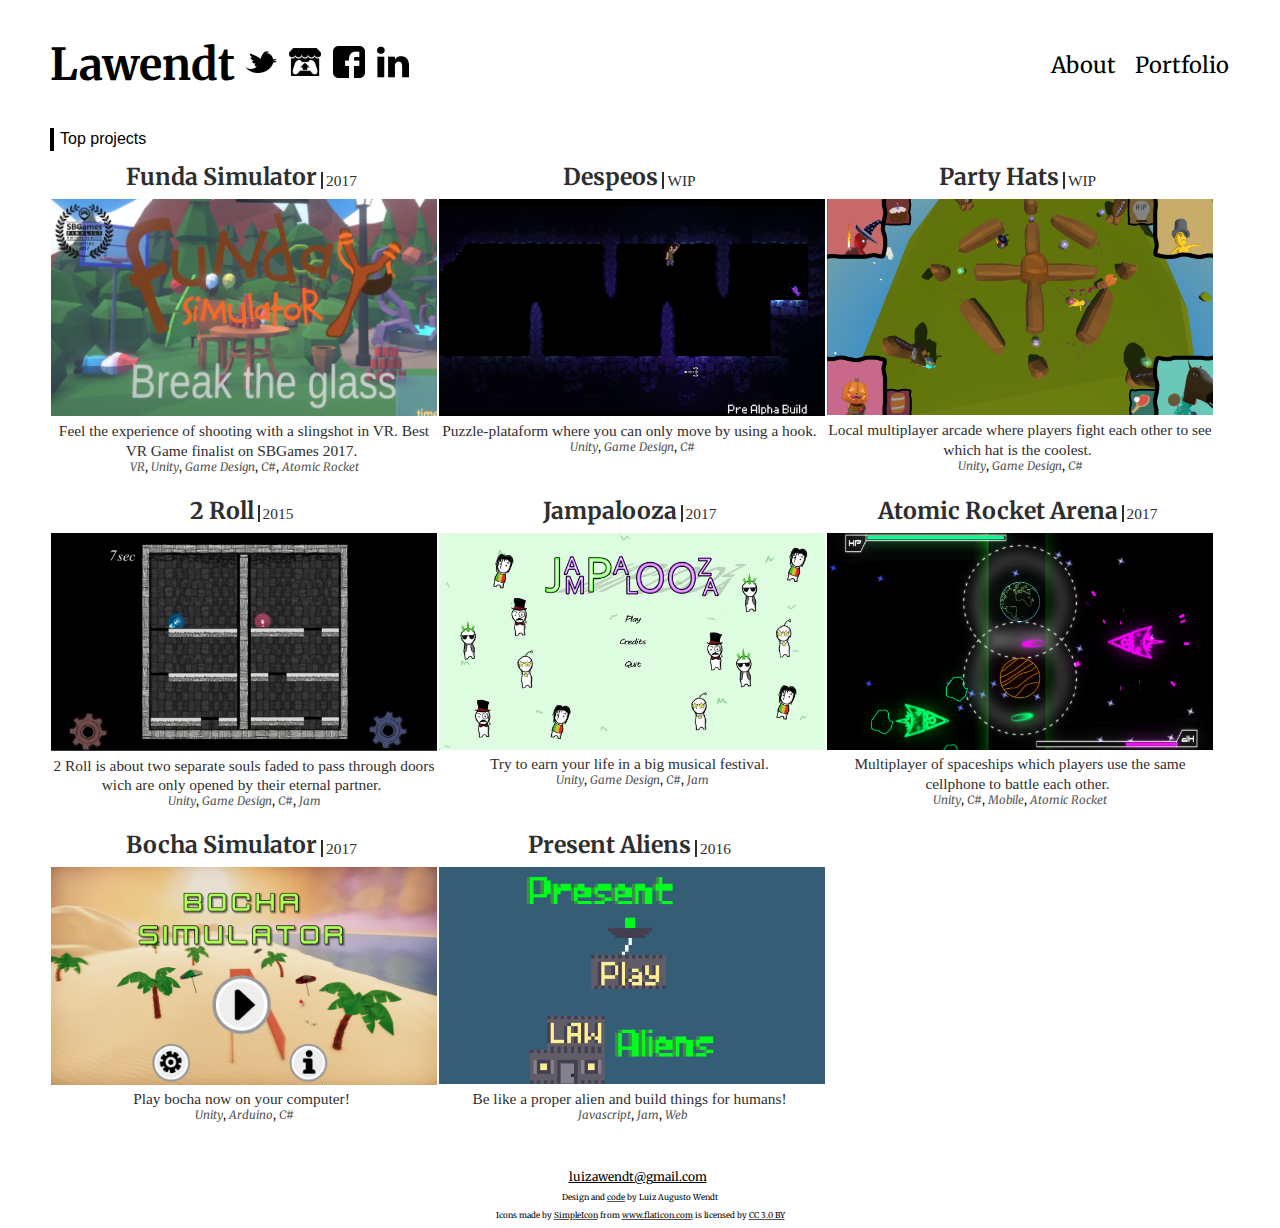
==== index.html @ 805ec124 "support to firefox css" ====
<!DOCTYPE html>
<html>
    <head>
        <title>Lawendt</title>

        <!-- meta -->
        <meta charset="UTF-8">
        <meta name="description" content="Luiz Wendt's portfolio and other things">
        <meta name="keywords" content="Lawendt, game, game development">
        <meta name="author" content="Luiz Wendt">
        <meta name="viewport" content="width=device-width, initial-scale=1.0">

        <link rel="shortcut icon" href="/favicon.ico" type="image/x-icon">
        <link rel="icon" href="/favicon.ico" type="image/x-icon">

        <!--twitter -->
        <meta name="twitter:card" content="summary" />
        <meta name="twitter:site" content="@la_wendt" />
        <meta name="twitter:creator" content="@la_wendt" />

        <!-- ogg -->
        <meta property="og:site_name" content="Lawendt's Portfolio"/>
        <meta property="og:description" content="Luiz A. Wendt is a game developer and student since 2015."/>
        <meta property="og:image" content="partyhats_.JPG">

        <!-- Libs -->
        <script src="lib/angular.js"></script>
        <script src="lib/angular-route.js"></script>

        <!-- JS -->
        <script src="data/projects.js"></script>
        <script src="js/angularControl.js"></script>
        <script src="js/socialMedia.js"></script>

        <!-- Styles -->
        <link rel="stylesheet" href="styleReset.css" type="text/css" media="screen" />
        <link rel="stylesheet" href="lib/csshake.min.css" type="text/css" media="screen" />
        <link rel="stylesheet" href="styleCenterBox.css" type="text/css" media="screen" />
        <link rel="stylesheet" href="styleHeader.css" type="text/css" media="screen" />

        <link rel="stylesheet" href="styleFooter.css" type="text/css" media="screen" />

        <!-- fonts -->
        <link href="//fonts.googleapis.com/css?family=Merriweather" rel="stylesheet" type="text/css">

    </head>
    <body>
        <header> 
            <div class = "container centerBox">
                <h1> <a href = "#"> Lawendt </a></h1> 

                <div class = "contact">
                    <div class = "contactContent">
                        <a href="https://twitter.com/La_wendt" class = "shake">
                            <div class = "imgContact">
                                <img src = "img/icons/twitter-logo.png" width="32px" href="https://twitter.com/La_wendt" onmouseenter="onHoverTwitter(this)" onmouseleave="onUnhoverTwitter(this)">
                            </div>
                        </a>
                    </div>
                    <div class = "contactContent">
                        <a href="https://lawendt.itch.io/" class = "shake">
                            <div class = "imgContact">
                                <img src = "img/icons/itchio-logo.png" width="32px" href="https://lawendt.itch.io/" onmouseenter="onHoverItch(this)" onmouseleave="onUnhoverItch(this)">
                            </div>
                        </a>
                    </div>
                    <div class = "contactContent">
                        <a href="https://www.facebook.com/luizwendt" class = "shake">
                            <div class = "imgContact">
                                <img src = "img/icons/facebook-logo.png" width="32px" href="https://www.facebook.com/luizwendt" onmouseenter="onHoverFacebook(this)" onmouseleave="onUnhoverFacebook(this)">
                            </div>
                        </a>
                    </div>
                    <div class = "contactContent">
                        <a href="https://www.linkedin.com/in/lawendt" class = "shake">
                            <div class = "imgContact">
                                <img src = "img/icons/linkedin-logo.png" width="32px" href="https://www.linkedin.com/in/lawendt" onmouseenter="onHoverLinked(this)" onmouseleave="onUnhoverLinked(this)">
                            </div>
                        </a>
                    </div>

                    <br>

                </div>

                <nav>
                    <a class = "shake" href = "#!about">About </a>  
                    <a class = "shake" href = "#!">Portfolio </a>
                    <!--<a class = "shake" href = "#!CV">CV </a>-->
                    <!--<hr color: #dd4a4a>-->
                </nav>
            </div>

        </header>
        <!--<hr color: #dd4a4a>-->

        <!-- content page -->
        <div class = "centerBox" ng-app="myApp" >
            <ng-view>

            </ng-view>
        </div>

        <footer>
            <br>
            <br>


            <div class = "contactContent">
                <a href="mailto:luizawendt@gmail.com">
                    <!-- <div class = "imgContact"><img src = "img/icons/mail-black-envelope-symbol.png" width="32px" href="mailto:luizaugustow_1@msn.com"></div> -->
                    <div class = "textContact"> luizawendt@gmail.com</div> 
                </a>
            </div>

            <br>
            <div class = "credits">  
                <p>Design and <a href="https://github.com/Lawendt/lawendt.github.io">code</a> by Luiz Augusto Wendt </p>
                <p>Icons made by <a href="https://www.flaticon.com/authors/simpleicon" title="SimpleIcon">SimpleIcon</a> from <a href="https://www.flaticon.com/" title="Flaticon">www.flaticon.com</a> is licensed by <a href="http://creativecommons.org/licenses/by/3.0/" title="Creative Commons BY 3.0" target="_blank">CC 3.0 BY</a></p></div>



        </footer>
    </body>


</html>
---- styleReset.css ----
h1 {
    display: block;
    font-size: 2em;
    -webkit-margin-before: 0.67em;
    -webkit-margin-after: 0.67em;
    -webkit-margin-start: 0px;
    -webkit-margin-end: 0px;
    font-weight: bold;
}

a {
    color: -webkit-link;
    cursor: pointer;
    text-decoration: underline;
}


html, div {
    display: block;
}

head, style, title, meta, link, script {
    display: none;
}


body {
    display: block;
    margin: 8px;
}


article, aside, footer, header, hgroup, main, nav, section {
    display: block;
}

input[type="button" i], input[type="submit" i], input[type="reset" i], input[type="file" i]::-webkit-file-upload-button, button {
    padding: 1px 6px;
}

input[type="button" i], input[type="submit" i], input[type="reset" i], input[type="file" i]::-webkit-file-upload-button, button {
    align-items: flex-start;
    text-align: center;
    cursor: default;
    color: buttontext;
    background-color: buttonface;
    box-sizing: border-box;
    padding: 2px 6px 3px;
    border-width: 2px;
    border-style: outset;
    border-color: buttonface;
    border-image: initial;
}

input, textarea, select, button {
    text-rendering: auto;
    color: initial;
    letter-spacing: normal;
    word-spacing: normal;
    text-transform: none;
    text-indent: 0px;
    text-shadow: none;
    display: inline-block;
    text-align: start;
    margin: 0em;
    font: 400 13.3333px Arial;
}

input, textarea, select, button, meter, progress {
    -webkit-writing-mode: horizontal-tb;
}

button {
    -webkit-appearance: button;
}


p {
    display: block;
    -webkit-margin-before: 1em;
    -webkit-margin-after: 1em;
    -webkit-margin-start: 0px;
    -webkit-margin-end: 0px;
}s
---- lib/csshake.min.css ----
/*! * * * * * * * * * * * * * * * * * * * *\  
  CSShake :: Package
  v1.5.0
  CSS classes to move your DOM
  (c) 2015 @elrumordelaluz
  http://elrumordelaluz.github.io/csshake/
  Licensed under MIT
\* * * * * * * * * * * * * * * * * * * * */.shake,.shake-little,.shake-slow,.shake-hard,.shake-horizontal,.shake-vertical,.shake-rotate,.shake-opacity,.shake-crazy,.shake-chunk{display:inline-block;transform-origin:center center}.shake-freeze,.shake-constant.shake-constant--hover:hover,.shake-trigger:hover .shake-constant.shake-constant--hover{animation-play-state:paused}.shake-freeze:hover,.shake-trigger:hover .shake-freeze,.shake:hover,.shake-trigger:hover .shake,.shake-little:hover,.shake-trigger:hover .shake-little,.shake-slow:hover,.shake-trigger:hover .shake-slow,.shake-hard:hover,.shake-trigger:hover .shake-hard,.shake-horizontal:hover,.shake-trigger:hover .shake-horizontal,.shake-vertical:hover,.shake-trigger:hover .shake-vertical,.shake-rotate:hover,.shake-trigger:hover .shake-rotate,.shake-opacity:hover,.shake-trigger:hover .shake-opacity,.shake-crazy:hover,.shake-trigger:hover .shake-crazy,.shake-chunk:hover,.shake-trigger:hover .shake-chunk{animation-play-state:running}@keyframes shake{2%{transform:translate(.5px, 1.5px) rotate(1.5deg)}4%{transform:translate(.5px, 1.5px) rotate(1.5deg)}6%{transform:translate(-1.5px, -1.5px) rotate(-.5deg)}8%{transform:translate(.5px, -.5px) rotate(.5deg)}10%{transform:translate(.5px, 2.5px) rotate(.5deg)}12%{transform:translate(2.5px, 1.5px) rotate(-.5deg)}14%{transform:translate(-1.5px, 2.5px) rotate(-.5deg)}16%{transform:translate(-.5px, .5px) rotate(.5deg)}18%{transform:translate(.5px, 2.5px) rotate(1.5deg)}20%{transform:translate(-.5px, -.5px) rotate(.5deg)}22%{transform:translate(2.5px, .5px) rotate(-.5deg)}24%{transform:translate(-1.5px, -1.5px) rotate(.5deg)}26%{transform:translate(2.5px, -.5px) rotate(-.5deg)}28%{transform:translate(1.5px, -.5px) rotate(.5deg)}30%{transform:translate(.5px, .5px) rotate(-.5deg)}32%{transform:translate(-1.5px, .5px) rotate(-.5deg)}34%{transform:translate(.5px, 2.5px) rotate(-.5deg)}36%{transform:translate(-.5px, -.5px) rotate(1.5deg)}38%{transform:translate(-1.5px, -1.5px) rotate(.5deg)}40%{transform:translate(-1.5px, 1.5px) rotate(1.5deg)}42%{transform:translate(.5px, -1.5px) rotate(1.5deg)}44%{transform:translate(.5px, .5px) rotate(.5deg)}46%{transform:translate(-1.5px, -1.5px) rotate(1.5deg)}48%{transform:translate(.5px, -1.5px) rotate(.5deg)}50%{transform:translate(2.5px, .5px) rotate(-.5deg)}52%{transform:translate(-.5px, 2.5px) rotate(-.5deg)}54%{transform:translate(.5px, .5px) rotate(.5deg)}56%{transform:translate(-1.5px, 2.5px) rotate(.5deg)}58%{transform:translate(2.5px, .5px) rotate(.5deg)}60%{transform:translate(-1.5px, 2.5px) rotate(.5deg)}62%{transform:translate(1.5px, -.5px) rotate(-.5deg)}64%{transform:translate(1.5px, -1.5px) rotate(1.5deg)}66%{transform:translate(1.5px, -1.5px) rotate(-.5deg)}68%{transform:translate(.5px, 2.5px) rotate(-.5deg)}70%{transform:translate(1.5px, -1.5px) rotate(1.5deg)}72%{transform:translate(1.5px, 1.5px) rotate(-.5deg)}74%{transform:translate(-.5px, 1.5px) rotate(1.5deg)}76%{transform:translate(1.5px, 2.5px) rotate(.5deg)}78%{transform:translate(-.5px, .5px) rotate(.5deg)}80%{transform:translate(-1.5px, 2.5px) rotate(.5deg)}82%{transform:translate(.5px, 2.5px) rotate(-.5deg)}84%{transform:translate(2.5px, -.5px) rotate(.5deg)}86%{transform:translate(1.5px, .5px) rotate(.5deg)}88%{transform:translate(-.5px, -1.5px) rotate(-.5deg)}90%{transform:translate(1.5px, -.5px) rotate(1.5deg)}92%{transform:translate(.5px, 2.5px) rotate(.5deg)}94%{transform:translate(2.5px, .5px) rotate(-.5deg)}96%{transform:translate(.5px, 2.5px) rotate(.5deg)}98%{transform:translate(2.5px, -1.5px) rotate(1.5deg)}0%,100%{transform:translate(0, 0) rotate(0)}}.shake:hover,.shake-trigger:hover .shake,.shake.shake-freeze,.shake.shake-constant{animation-name:shake;animation-duration:100ms;animation-timing-function:ease-in-out;animation-iteration-count:infinite}@keyframes shake-little{2%{transform:translate(1px, 1px) rotate(.5deg)}4%{transform:translate(1px, 1px) rotate(.5deg)}6%{transform:translate(1px, 1px) rotate(.5deg)}8%{transform:translate(1px, 0px) rotate(.5deg)}10%{transform:translate(1px, 1px) rotate(.5deg)}12%{transform:translate(1px, 1px) rotate(.5deg)}14%{transform:translate(0px, 0px) rotate(.5deg)}16%{transform:translate(1px, 1px) rotate(.5deg)}18%{transform:translate(0px, 1px) rotate(.5deg)}20%{transform:translate(0px, 0px) rotate(.5deg)}22%{transform:translate(1px, 1px) rotate(.5deg)}24%{transform:translate(0px, 1px) rotate(.5deg)}26%{transform:translate(0px, 1px) rotate(.5deg)}28%{transform:translate(0px, 1px) rotate(.5deg)}30%{transform:translate(0px, 0px) rotate(.5deg)}32%{transform:translate(1px, 1px) rotate(.5deg)}34%{transform:translate(0px, 0px) rotate(.5deg)}36%{transform:translate(0px, 0px) rotate(.5deg)}38%{transform:translate(1px, 1px) rotate(.5deg)}40%{transform:translate(0px, 1px) rotate(.5deg)}42%{transform:translate(0px, 0px) rotate(.5deg)}44%{transform:translate(1px, 0px) rotate(.5deg)}46%{transform:translate(0px, 0px) rotate(.5deg)}48%{transform:translate(0px, 1px) rotate(.5deg)}50%{transform:translate(0px, 1px) rotate(.5deg)}52%{transform:translate(0px, 0px) rotate(.5deg)}54%{transform:translate(0px, 1px) rotate(.5deg)}56%{transform:translate(1px, 0px) rotate(.5deg)}58%{transform:translate(1px, 0px) rotate(.5deg)}60%{transform:translate(1px, 1px) rotate(.5deg)}62%{transform:translate(0px, 1px) rotate(.5deg)}64%{transform:translate(0px, 0px) rotate(.5deg)}66%{transform:translate(0px, 1px) rotate(.5deg)}68%{transform:translate(0px, 1px) rotate(.5deg)}70%{transform:translate(0px, 1px) rotate(.5deg)}72%{transform:translate(1px, 0px) rotate(.5deg)}74%{transform:translate(0px, 1px) rotate(.5deg)}76%{transform:translate(0px, 1px) rotate(.5deg)}78%{transform:translate(0px, 1px) rotate(.5deg)}80%{transform:translate(0px, 0px) rotate(.5deg)}82%{transform:translate(1px, 0px) rotate(.5deg)}84%{transform:translate(1px, 0px) rotate(.5deg)}86%{transform:translate(0px, 0px) rotate(.5deg)}88%{transform:translate(0px, 0px) rotate(.5deg)}90%{transform:translate(1px, 0px) rotate(.5deg)}92%{transform:translate(0px, 1px) rotate(.5deg)}94%{transform:translate(1px, 1px) rotate(.5deg)}96%{transform:translate(1px, 0px) rotate(.5deg)}98%{transform:translate(1px, 0px) rotate(.5deg)}0%,100%{transform:translate(0, 0) rotate(0)}}.shake-little:hover,.shake-trigger:hover .shake-little,.shake-little.shake-freeze,.shake-little.shake-constant{animation-name:shake-little;animation-duration:100ms;animation-timing-function:ease-in-out;animation-iteration-count:infinite}@keyframes shake-slow{2%{transform:translate(4px, -9px) rotate(-2.5deg)}4%{transform:translate(6px, 8px) rotate(2.5deg)}6%{transform:translate(-5px, 6px) rotate(-.5deg)}8%{transform:translate(-1px, 1px) rotate(-.5deg)}10%{transform:translate(5px, 8px) rotate(2.5deg)}12%{transform:translate(-7px, 0px) rotate(2.5deg)}14%{transform:translate(6px, -4px) rotate(1.5deg)}16%{transform:translate(-2px, 6px) rotate(3.5deg)}18%{transform:translate(0px, 10px) rotate(.5deg)}20%{transform:translate(9px, 1px) rotate(1.5deg)}22%{transform:translate(5px, 4px) rotate(2.5deg)}24%{transform:translate(-1px, -9px) rotate(-2.5deg)}26%{transform:translate(-1px, 3px) rotate(.5deg)}28%{transform:translate(8px, -3px) rotate(-2.5deg)}30%{transform:translate(4px, 10px) rotate(.5deg)}32%{transform:translate(7px, 1px) rotate(2.5deg)}34%{transform:translate(7px, -4px) rotate(-1.5deg)}36%{transform:translate(-4px, 9px) rotate(-.5deg)}38%{transform:translate(8px, 10px) rotate(1.5deg)}40%{transform:translate(7px, 9px) rotate(3.5deg)}42%{transform:translate(-7px, -5px) rotate(1.5deg)}44%{transform:translate(5px, 3px) rotate(-1.5deg)}46%{transform:translate(-7px, 0px) rotate(-.5deg)}48%{transform:translate(-6px, -9px) rotate(-1.5deg)}50%{transform:translate(-9px, -4px) rotate(-2.5deg)}52%{transform:translate(8px, -1px) rotate(3.5deg)}54%{transform:translate(-1px, 2px) rotate(3.5deg)}56%{transform:translate(1px, -5px) rotate(-2.5deg)}58%{transform:translate(-3px, -5px) rotate(-1.5deg)}60%{transform:translate(-3px, 3px) rotate(-1.5deg)}62%{transform:translate(9px, 3px) rotate(1.5deg)}64%{transform:translate(-3px, 4px) rotate(3.5deg)}66%{transform:translate(0px, 10px) rotate(2.5deg)}68%{transform:translate(-5px, 6px) rotate(-.5deg)}70%{transform:translate(-8px, -4px) rotate(-.5deg)}72%{transform:translate(-9px, 2px) rotate(1.5deg)}74%{transform:translate(0px, 3px) rotate(1.5deg)}76%{transform:translate(4px, 6px) rotate(-.5deg)}78%{transform:translate(-2px, 1px) rotate(.5deg)}80%{transform:translate(-1px, 2px) rotate(-2.5deg)}82%{transform:translate(-9px, 2px) rotate(.5deg)}84%{transform:translate(-8px, -7px) rotate(3.5deg)}86%{transform:translate(5px, -5px) rotate(.5deg)}88%{transform:translate(-4px, 1px) rotate(3.5deg)}90%{transform:translate(0px, 0px) rotate(3.5deg)}92%{transform:translate(5px, -8px) rotate(3.5deg)}94%{transform:translate(-3px, -2px) rotate(-.5deg)}96%{transform:translate(8px, -5px) rotate(-1.5deg)}98%{transform:translate(-1px, 9px) rotate(-1.5deg)}0%,100%{transform:translate(0, 0) rotate(0)}}.shake-slow:hover,.shake-trigger:hover .shake-slow,.shake-slow.shake-freeze,.shake-slow.shake-constant{animation-name:shake-slow;animation-duration:5s;animation-timing-function:ease-in-out;animation-iteration-count:infinite}@keyframes shake-hard{2%{transform:translate(2px, 2px) rotate(1.5deg)}4%{transform:translate(-4px, 9px) rotate(-1.5deg)}6%{transform:translate(-5px, 6px) rotate(3.5deg)}8%{transform:translate(-3px, -3px) rotate(3.5deg)}10%{transform:translate(-5px, -6px) rotate(.5deg)}12%{transform:translate(-3px, -9px) rotate(.5deg)}14%{transform:translate(-7px, -8px) rotate(-1.5deg)}16%{transform:translate(-4px, 6px) rotate(-2.5deg)}18%{transform:translate(-5px, 10px) rotate(-2.5deg)}20%{transform:translate(4px, -8px) rotate(-1.5deg)}22%{transform:translate(1px, -2px) rotate(2.5deg)}24%{transform:translate(8px, -3px) rotate(.5deg)}26%{transform:translate(-8px, 8px) rotate(-.5deg)}28%{transform:translate(3px, -2px) rotate(-1.5deg)}30%{transform:translate(1px, -9px) rotate(.5deg)}32%{transform:translate(7px, 1px) rotate(.5deg)}34%{transform:translate(-1px, -5px) rotate(.5deg)}36%{transform:translate(3px, 10px) rotate(2.5deg)}38%{transform:translate(-8px, -7px) rotate(2.5deg)}40%{transform:translate(5px, 7px) rotate(-1.5deg)}42%{transform:translate(0px, 10px) rotate(-2.5deg)}44%{transform:translate(-2px, 1px) rotate(-1.5deg)}46%{transform:translate(5px, 2px) rotate(-1.5deg)}48%{transform:translate(-6px, -8px) rotate(.5deg)}50%{transform:translate(-9px, 1px) rotate(.5deg)}52%{transform:translate(1px, 5px) rotate(.5deg)}54%{transform:translate(-1px, 0px) rotate(-.5deg)}56%{transform:translate(-8px, 7px) rotate(1.5deg)}58%{transform:translate(10px, 6px) rotate(.5deg)}60%{transform:translate(-4px, 3px) rotate(-2.5deg)}62%{transform:translate(-7px, 9px) rotate(.5deg)}64%{transform:translate(-1px, -1px) rotate(-2.5deg)}66%{transform:translate(-6px, -8px) rotate(-1.5deg)}68%{transform:translate(-6px, 5px) rotate(-.5deg)}70%{transform:translate(1px, -8px) rotate(-1.5deg)}72%{transform:translate(1px, 9px) rotate(-.5deg)}74%{transform:translate(9px, -8px) rotate(-.5deg)}76%{transform:translate(5px, 6px) rotate(-1.5deg)}78%{transform:translate(10px, 5px) rotate(-.5deg)}80%{transform:translate(7px, 9px) rotate(-2.5deg)}82%{transform:translate(7px, -9px) rotate(3.5deg)}84%{transform:translate(1px, 8px) rotate(-.5deg)}86%{transform:translate(-1px, 9px) rotate(1.5deg)}88%{transform:translate(-5px, -3px) rotate(3.5deg)}90%{transform:translate(-2px, 5px) rotate(3.5deg)}92%{transform:translate(0px, 9px) rotate(-1.5deg)}94%{transform:translate(5px, 4px) rotate(.5deg)}96%{transform:translate(-4px, 0px) rotate(3.5deg)}98%{transform:translate(-6px, 1px) rotate(-2.5deg)}0%,100%{transform:translate(0, 0) rotate(0)}}.shake-hard:hover,.shake-trigger:hover .shake-hard,.shake-hard.shake-freeze,.shake-hard.shake-constant{animation-name:shake-hard;animation-duration:100ms;animation-timing-function:ease-in-out;animation-iteration-count:infinite}@keyframes shake-horizontal{2%{transform:translate(7px, 0) rotate(0)}4%{transform:translate(-3px, 0) rotate(0)}6%{transform:translate(9px, 0) rotate(0)}8%{transform:translate(2px, 0) rotate(0)}10%{transform:translate(10px, 0) rotate(0)}12%{transform:translate(-5px, 0) rotate(0)}14%{transform:translate(-2px, 0) rotate(0)}16%{transform:translate(2px, 0) rotate(0)}18%{transform:translate(-9px, 0) rotate(0)}20%{transform:translate(0px, 0) rotate(0)}22%{transform:translate(3px, 0) rotate(0)}24%{transform:translate(9px, 0) rotate(0)}26%{transform:translate(6px, 0) rotate(0)}28%{transform:translate(-1px, 0) rotate(0)}30%{transform:translate(-7px, 0) rotate(0)}32%{transform:translate(-8px, 0) rotate(0)}34%{transform:translate(-3px, 0) rotate(0)}36%{transform:translate(-3px, 0) rotate(0)}38%{transform:translate(3px, 0) rotate(0)}40%{transform:translate(2px, 0) rotate(0)}42%{transform:translate(-7px, 0) rotate(0)}44%{transform:translate(-1px, 0) rotate(0)}46%{transform:translate(-2px, 0) rotate(0)}48%{transform:translate(3px, 0) rotate(0)}50%{transform:translate(10px, 0) rotate(0)}52%{transform:translate(0px, 0) rotate(0)}54%{transform:translate(6px, 0) rotate(0)}56%{transform:translate(6px, 0) rotate(0)}58%{transform:translate(-2px, 0) rotate(0)}60%{transform:translate(-5px, 0) rotate(0)}62%{transform:translate(-2px, 0) rotate(0)}64%{transform:translate(-8px, 0) rotate(0)}66%{transform:translate(-2px, 0) rotate(0)}68%{transform:translate(-9px, 0) rotate(0)}70%{transform:translate(3px, 0) rotate(0)}72%{transform:translate(-9px, 0) rotate(0)}74%{transform:translate(7px, 0) rotate(0)}76%{transform:translate(-7px, 0) rotate(0)}78%{transform:translate(4px, 0) rotate(0)}80%{transform:translate(-4px, 0) rotate(0)}82%{transform:translate(1px, 0) rotate(0)}84%{transform:translate(5px, 0) rotate(0)}86%{transform:translate(-5px, 0) rotate(0)}88%{transform:translate(-5px, 0) rotate(0)}90%{transform:translate(9px, 0) rotate(0)}92%{transform:translate(7px, 0) rotate(0)}94%{transform:translate(-1px, 0) rotate(0)}96%{transform:translate(-1px, 0) rotate(0)}98%{transform:translate(-6px, 0) rotate(0)}0%,100%{transform:translate(0, 0) rotate(0)}}.shake-horizontal:hover,.shake-trigger:hover .shake-horizontal,.shake-horizontal.shake-freeze,.shake-horizontal.shake-constant{animation-name:shake-horizontal;animation-duration:100ms;animation-timing-function:ease-in-out;animation-iteration-count:infinite}@keyframes shake-vertical{2%{transform:translate(0, 1px) rotate(0)}4%{transform:translate(0, 5px) rotate(0)}6%{transform:translate(0, -8px) rotate(0)}8%{transform:translate(0, -5px) rotate(0)}10%{transform:translate(0, -9px) rotate(0)}12%{transform:translate(0, -1px) rotate(0)}14%{transform:translate(0, 5px) rotate(0)}16%{transform:translate(0, 6px) rotate(0)}18%{transform:translate(0, -1px) rotate(0)}20%{transform:translate(0, -9px) rotate(0)}22%{transform:translate(0, -6px) rotate(0)}24%{transform:translate(0, 6px) rotate(0)}26%{transform:translate(0, -9px) rotate(0)}28%{transform:translate(0, 8px) rotate(0)}30%{transform:translate(0, 9px) rotate(0)}32%{transform:translate(0, -1px) rotate(0)}34%{transform:translate(0, -8px) rotate(0)}36%{transform:translate(0, 3px) rotate(0)}38%{transform:translate(0, 2px) rotate(0)}40%{transform:translate(0, 6px) rotate(0)}42%{transform:translate(0, -2px) rotate(0)}44%{transform:translate(0, 4px) rotate(0)}46%{transform:translate(0, -9px) rotate(0)}48%{transform:translate(0, 9px) rotate(0)}50%{transform:translate(0, 3px) rotate(0)}52%{transform:translate(0, 0px) rotate(0)}54%{transform:translate(0, -6px) rotate(0)}56%{transform:translate(0, 8px) rotate(0)}58%{transform:translate(0, -7px) rotate(0)}60%{transform:translate(0, -9px) rotate(0)}62%{transform:translate(0, -5px) rotate(0)}64%{transform:translate(0, -9px) rotate(0)}66%{transform:translate(0, 1px) rotate(0)}68%{transform:translate(0, 3px) rotate(0)}70%{transform:translate(0, 3px) rotate(0)}72%{transform:translate(0, 3px) rotate(0)}74%{transform:translate(0, -3px) rotate(0)}76%{transform:translate(0, 2px) rotate(0)}78%{transform:translate(0, 7px) rotate(0)}80%{transform:translate(0, 8px) rotate(0)}82%{transform:translate(0, -2px) rotate(0)}84%{transform:translate(0, 7px) rotate(0)}86%{transform:translate(0, -3px) rotate(0)}88%{transform:translate(0, -3px) rotate(0)}90%{transform:translate(0, -8px) rotate(0)}92%{transform:translate(0, 0px) rotate(0)}94%{transform:translate(0, 3px) rotate(0)}96%{transform:translate(0, 5px) rotate(0)}98%{transform:translate(0, -3px) rotate(0)}0%,100%{transform:translate(0, 0) rotate(0)}}.shake-vertical:hover,.shake-trigger:hover .shake-vertical,.shake-vertical.shake-freeze,.shake-vertical.shake-constant{animation-name:shake-vertical;animation-duration:100ms;animation-timing-function:ease-in-out;animation-iteration-count:infinite}@keyframes shake-rotate{2%{transform:translate(0, 0) rotate(-5.5deg)}4%{transform:translate(0, 0) rotate(4.5deg)}6%{transform:translate(0, 0) rotate(6.5deg)}8%{transform:translate(0, 0) rotate(-6.5deg)}10%{transform:translate(0, 0) rotate(7.5deg)}12%{transform:translate(0, 0) rotate(-1.5deg)}14%{transform:translate(0, 0) rotate(-1.5deg)}16%{transform:translate(0, 0) rotate(6.5deg)}18%{transform:translate(0, 0) rotate(.5deg)}20%{transform:translate(0, 0) rotate(1.5deg)}22%{transform:translate(0, 0) rotate(-3.5deg)}24%{transform:translate(0, 0) rotate(1.5deg)}26%{transform:translate(0, 0) rotate(-5.5deg)}28%{transform:translate(0, 0) rotate(2.5deg)}30%{transform:translate(0, 0) rotate(-1.5deg)}32%{transform:translate(0, 0) rotate(-.5deg)}34%{transform:translate(0, 0) rotate(1.5deg)}36%{transform:translate(0, 0) rotate(3.5deg)}38%{transform:translate(0, 0) rotate(-1.5deg)}40%{transform:translate(0, 0) rotate(.5deg)}42%{transform:translate(0, 0) rotate(-1.5deg)}44%{transform:translate(0, 0) rotate(7.5deg)}46%{transform:translate(0, 0) rotate(-5.5deg)}48%{transform:translate(0, 0) rotate(5.5deg)}50%{transform:translate(0, 0) rotate(5.5deg)}52%{transform:translate(0, 0) rotate(4.5deg)}54%{transform:translate(0, 0) rotate(1.5deg)}56%{transform:translate(0, 0) rotate(3.5deg)}58%{transform:translate(0, 0) rotate(6.5deg)}60%{transform:translate(0, 0) rotate(-4.5deg)}62%{transform:translate(0, 0) rotate(-6.5deg)}64%{transform:translate(0, 0) rotate(4.5deg)}66%{transform:translate(0, 0) rotate(-6.5deg)}68%{transform:translate(0, 0) rotate(3.5deg)}70%{transform:translate(0, 0) rotate(-6.5deg)}72%{transform:translate(0, 0) rotate(-1.5deg)}74%{transform:translate(0, 0) rotate(-.5deg)}76%{transform:translate(0, 0) rotate(-3.5deg)}78%{transform:translate(0, 0) rotate(7.5deg)}80%{transform:translate(0, 0) rotate(5.5deg)}82%{transform:translate(0, 0) rotate(4.5deg)}84%{transform:translate(0, 0) rotate(2.5deg)}86%{transform:translate(0, 0) rotate(-2.5deg)}88%{transform:translate(0, 0) rotate(-6.5deg)}90%{transform:translate(0, 0) rotate(-1.5deg)}92%{transform:translate(0, 0) rotate(5.5deg)}94%{transform:translate(0, 0) rotate(1.5deg)}96%{transform:translate(0, 0) rotate(1.5deg)}98%{transform:translate(0, 0) rotate(5.5deg)}0%,100%{transform:translate(0, 0) rotate(0)}}.shake-rotate:hover,.shake-trigger:hover .shake-rotate,.shake-rotate.shake-freeze,.shake-rotate.shake-constant{animation-name:shake-rotate;animation-duration:100ms;animation-timing-function:ease-in-out;animation-iteration-count:infinite}@keyframes shake-opacity{10%{transform:translate(3px, 3px) rotate(.5deg);opacity:.05}20%{transform:translate(-1px, 0px) rotate(-.5deg);opacity:.74}30%{transform:translate(-1px, -3px) rotate(-1.5deg);opacity:.53}40%{transform:translate(3px, -2px) rotate(.5deg);opacity:.46}50%{transform:translate(0px, 1px) rotate(.5deg);opacity:.77}60%{transform:translate(0px, -3px) rotate(-1.5deg);opacity:.72}70%{transform:translate(0px, -4px) rotate(.5deg);opacity:.39}80%{transform:translate(-3px, -1px) rotate(.5deg);opacity:.16}90%{transform:translate(-4px, 2px) rotate(.5deg);opacity:.61}0%,100%{transform:translate(0, 0) rotate(0)}}.shake-opacity:hover,.shake-trigger:hover .shake-opacity,.shake-opacity.shake-freeze,.shake-opacity.shake-constant{animation-name:shake-opacity;animation-duration:.5s;animation-timing-function:ease-in-out;animation-iteration-count:infinite}@keyframes shake-crazy{10%{transform:translate(3px, 5px) rotate(4deg);opacity:.31}20%{transform:translate(16px, -11px) rotate(0deg);opacity:.72}30%{transform:translate(0px, -9px) rotate(10deg);opacity:.14}40%{transform:translate(13px, -9px) rotate(-1deg);opacity:.72}50%{transform:translate(-6px, -3px) rotate(0deg);opacity:.78}60%{transform:translate(14px, 9px) rotate(-9deg);opacity:.74}70%{transform:translate(16px, 3px) rotate(-4deg);opacity:.38}80%{transform:translate(-5px, 10px) rotate(6deg);opacity:.25}90%{transform:translate(-13px, -15px) rotate(8deg);opacity:.04}0%,100%{transform:translate(0, 0) rotate(0)}}.shake-crazy:hover,.shake-trigger:hover .shake-crazy,.shake-crazy.shake-freeze,.shake-crazy.shake-constant{animation-name:shake-crazy;animation-duration:100ms;animation-timing-function:ease-in-out;animation-iteration-count:infinite}@keyframes shake-chunk{2%{transform:translate(0px, -8px) rotate(8deg)}4%{transform:translate(1px, 5px) rotate(-12deg)}6%{transform:translate(10px, 11px) rotate(7deg)}8%{transform:translate(6px, -10px) rotate(0deg)}10%{transform:translate(8px, -10px) rotate(-13deg)}12%{transform:translate(5px, -12px) rotate(10deg)}14%{transform:translate(-4px, 2px) rotate(10deg)}16%{transform:translate(-8px, -13px) rotate(-14deg)}18%{transform:translate(-1px, -11px) rotate(13deg)}20%{transform:translate(-7px, 11px) rotate(6deg)}22%{transform:translate(-1px, -1px) rotate(3deg)}24%{transform:translate(15px, -12px) rotate(3deg)}26%{transform:translate(-9px, -9px) rotate(8deg)}28%{transform:translate(3px, -8px) rotate(6deg)}30%{transform:translate(-4px, 14px) rotate(7deg)}32%{transform:translate(3px, 3px) rotate(10deg)}34%{transform:translate(-9px, -6px) rotate(-5deg)}36%{transform:translate(9px, -8px) rotate(5deg)}38%{transform:translate(-4px, 7px) rotate(10deg)}0%,40%,100%{transform:translate(0, 0) rotate(0)}}.shake-chunk:hover,.shake-trigger:hover .shake-chunk,.shake-chunk.shake-freeze,.shake-chunk.shake-constant{animation-name:shake-chunk;animation-duration:4s;animation-timing-function:ease-in-out;animation-iteration-count:infinite}
---- styleCenterBox.css ----
.centerBox {
/*
    text-align: center;
    align-content: center;
*/
    display: block;
    margin: 0 auto;
    width: 1180px;

}


@media only screen and (min-width: 783px) and (max-width: 1180px) {
    .centerBox {
        width: 783px;
    }
}


@media only screen and (orientation: portrait) and (max-width: 783px) {
    .centerBox{
        width:100%;
    }

}
---- styleHeader.css ----
header {
    font-family: 'Merriweather';
    font-size: 22px;
    display: block;  
    text-align: center;
    /*margin-bottom: 10px;*/
}

header .container {
    display: flex;
    margin: 0 auto;
/*  width: 1200px;*/
    flex-wrap: wrap;
}

h1 {
    text-align: left;
    flex: 0;
    padding-right: 5px;
}

a {
    color: black;
    text-decoration: none;
}
header nav {
    text-decoration:none;
    color: black;
    text-align: right;
    margin: auto;
    flex: 2;
}

nav a {
    margin-left: 2%;
    padding-right: 1px;
    text-decoration:none;
    color: black;
    
}

nav a:hover{
    /*border-bottom-style: solid;
    border-bottom-color: #dd4a4a;
    border-bottom-width: 3px;*/
    color: #dd4a4a;
}

/*
@media only screen and (min-width: 783px) and (max-width: 1180px) {
    .container { 
         width: 783px;
    }
}
        */

.contact {
    color: black;
    
    /*width: 205px;*/
    text-align: left;
    margin: auto;
    flex: 1;
    padding-left: 5px;
}

.contactContent {
    display:inline-block;
    margin-right: 5px;
}

.imgContact {
    display: inline-block;
    vertical-align: middle;
    margin-right: 2px;
}

.imgContact img {
     
}

.textContact {
    display: inline-block;
    vertical-align: middle;
    text-decoration: underline;
}
.contact p {
    display: block;
    margin: 0;
}




@media only screen and (orientation: portrait) and (max-width: 783px) {
     header .container {
        display: block;
        width: 100%;
    }
    .contact {
        display: block;
        width: 100%;
        text-align: center;
    }
    
    h1 {
        display: block;
        width: 100%;
        text-align: center;
        margin: 3px;
    }

    header nav {
        display: block;
        text-decoration:none;
        color: black;
        text-align: center;
        margin: auto;
         padding-bottom: 2%;
    }
}
---- styleFooter.css ----
footer {
    font-size: 12px;
    text-align: center;
}


footer a {
    text-decoration: none;
    display: inline-block;
    color: black;
}
footer a:hover{
    color: #dd4a4a;
}

.credits {
    font-size: 8px;
}
.credits a {
    text-decoration: underline;
    text-decoration-color: #555555;
}

.credits a:hover {
    text-decoration-color: #dd4a4a;
}
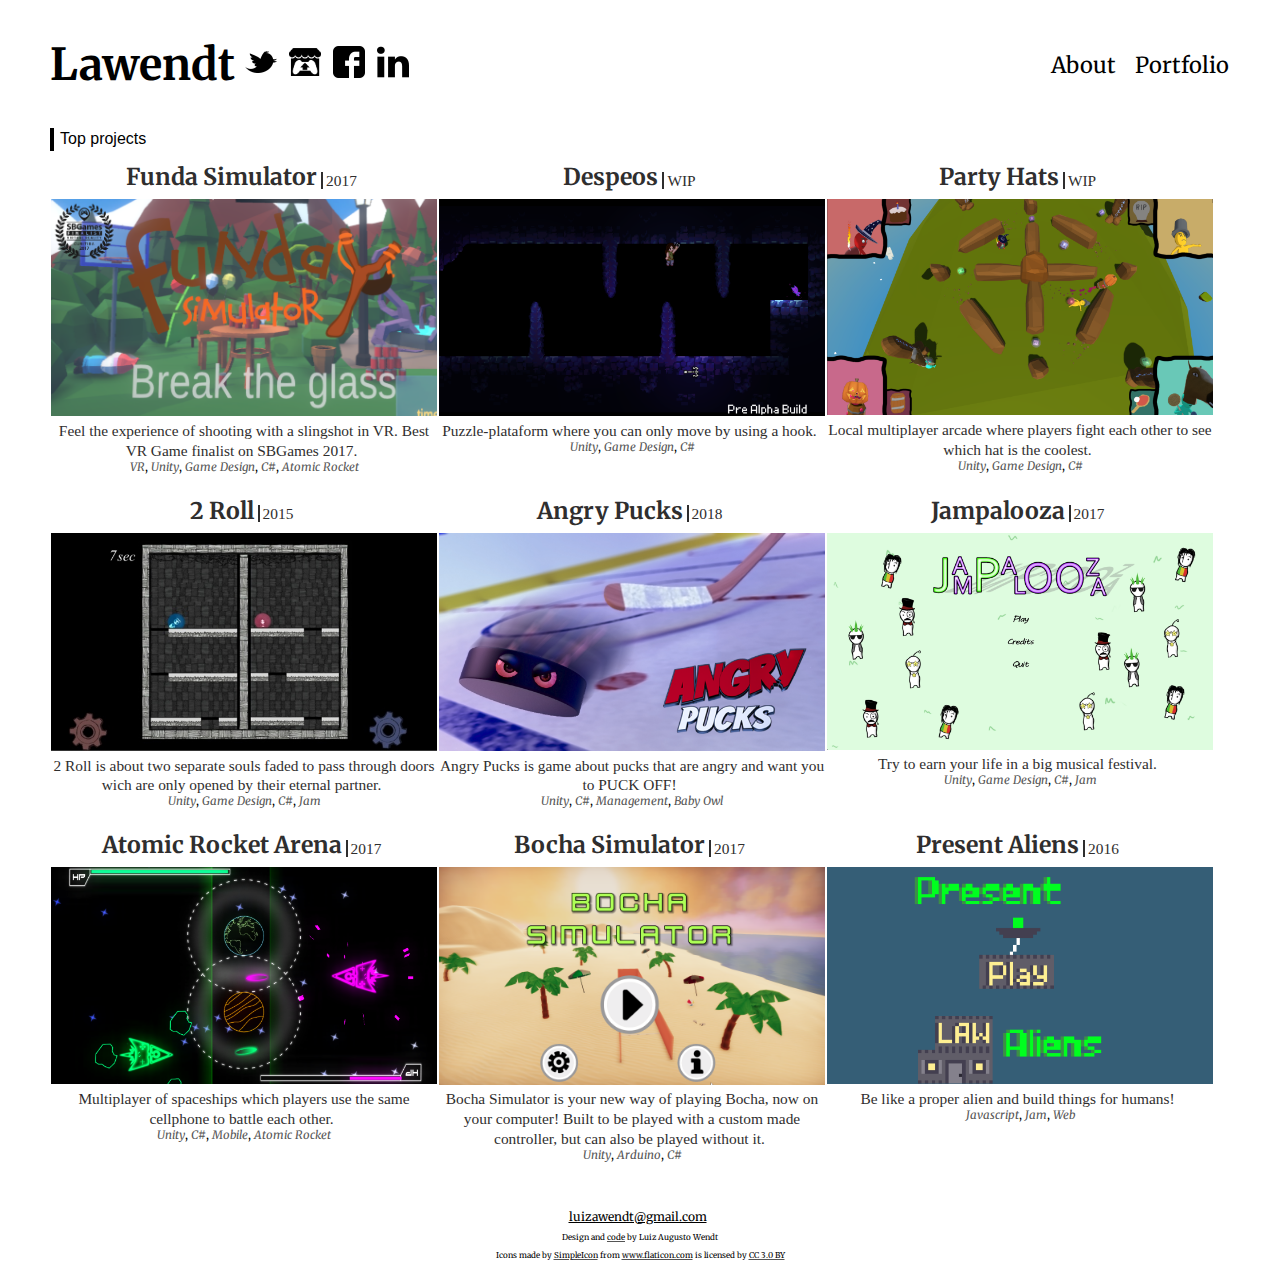
==== commit cf48e038: "updated style" ====
--- a/index.html
+++ b/index.html
@@ -95,7 +95,7 @@
         <!--<hr color: #dd4a4a>-->
 
         <!-- content page -->
-        <div class = "centerBox" ng-app="myApp" >
+        <div class = "centerBox content" ng-app="myApp" >
             <ng-view>
 
             </ng-view>
--- a/styleCenterBox.css
+++ b/styleCenterBox.css
@@ -23,3 +23,6 @@
     }
 
 }
+
+
+
--- a/styleHeader.css
+++ b/styleHeader.css
@@ -92,6 +92,7 @@
 
 
 
+
 @media only screen and (orientation: portrait) and (max-width: 783px) {
      header .container {
         display: block;
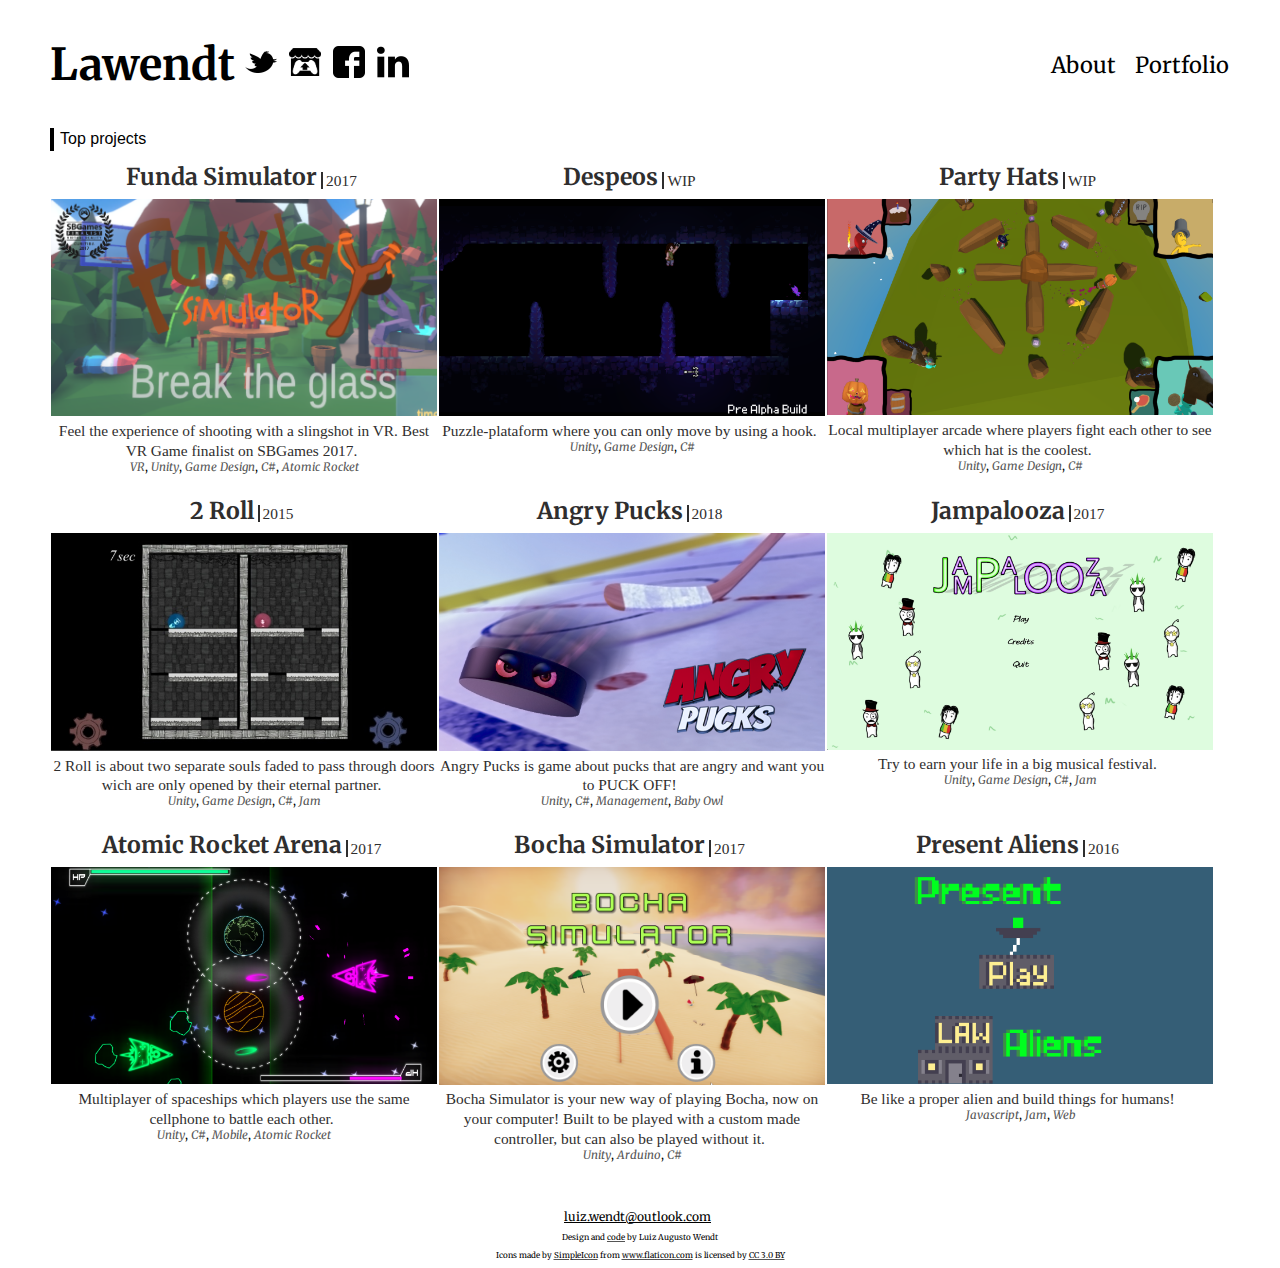
==== commit 4eaf1fcc: "Update index.html" ====
--- a/index.html
+++ b/index.html
@@ -107,9 +107,8 @@
 
 
             <div class = "contactContent">
-                <a href="mailto:luizawendt@gmail.com">
-                    <!-- <div class = "imgContact"><img src = "img/icons/mail-black-envelope-symbol.png" width="32px" href="mailto:luizaugustow_1@msn.com"></div> -->
-                    <div class = "textContact"> luizawendt@gmail.com</div> 
+                <a href="mailto:luiz.wendt@outlook.com">
+                    <div class = "textContact"> luiz.wendt@outlook.com</div> 
                 </a>
             </div>
 
@@ -124,4 +123,4 @@
     </body>
 
 
-</html>+</html>
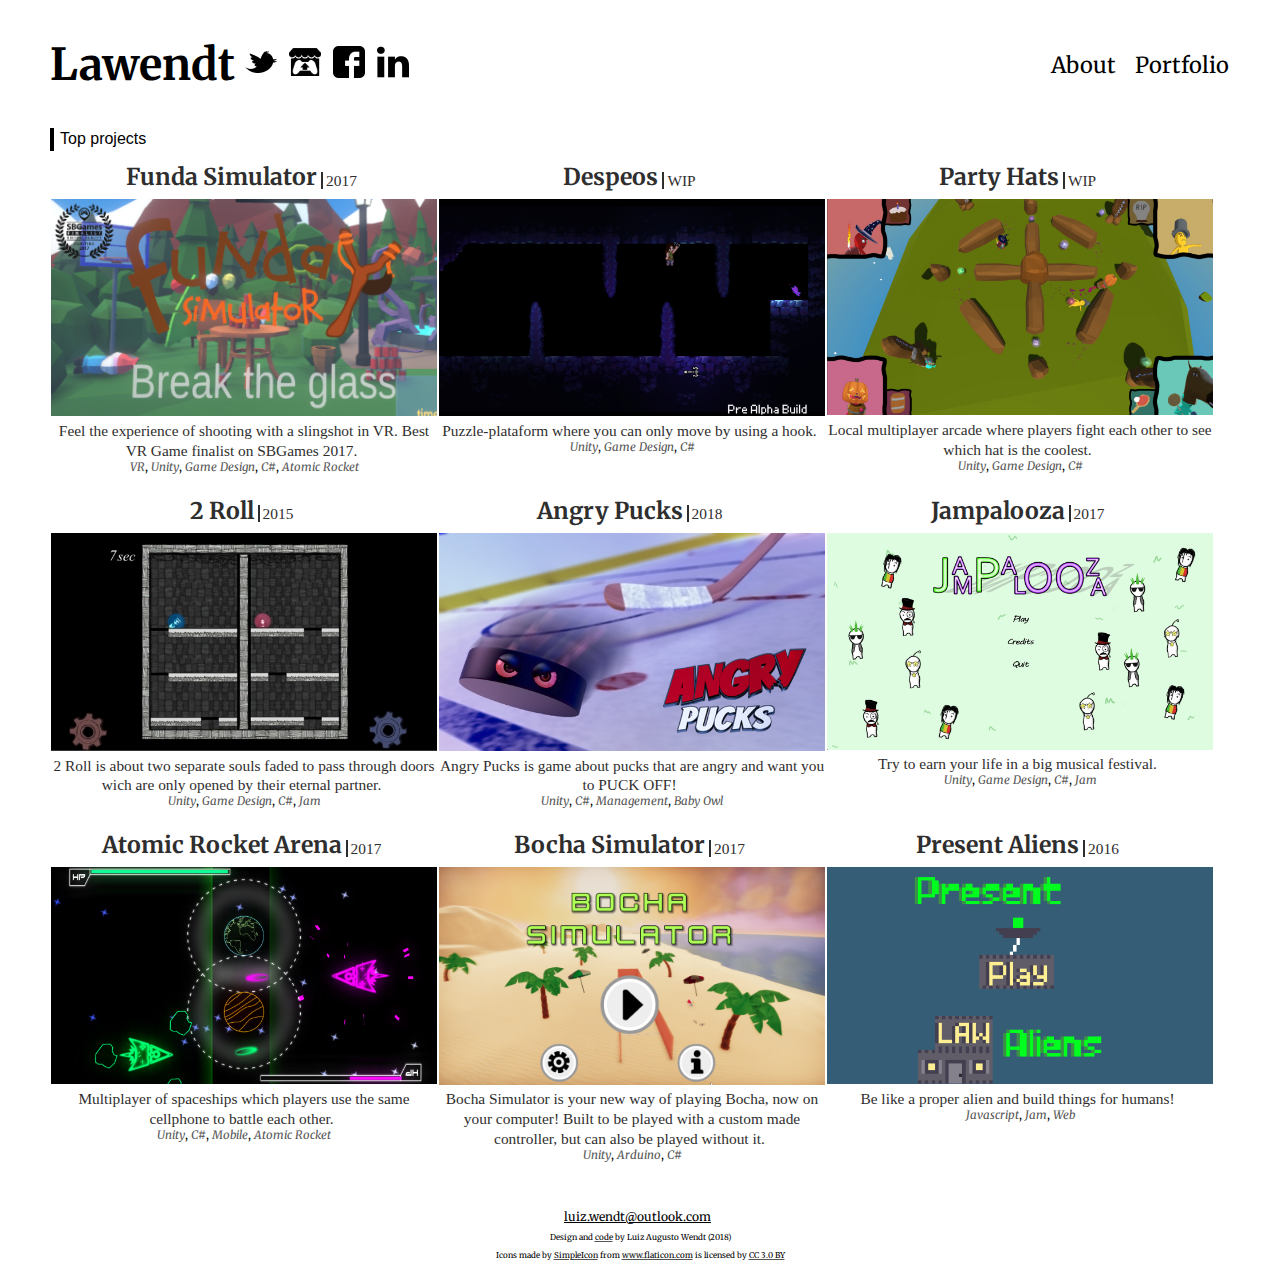
==== commit 98d6b549: "about updated" ====
--- a/index.html
+++ b/index.html
@@ -114,7 +114,7 @@
 
             <br>
             <div class = "credits">  
-                <p>Design and <a href="https://github.com/Lawendt/lawendt.github.io">code</a> by Luiz Augusto Wendt </p>
+                <p>Design and <a href="https://github.com/Lawendt/lawendt.github.io">code</a> by Luiz Augusto Wendt (2018)</p>
                 <p>Icons made by <a href="https://www.flaticon.com/authors/simpleicon" title="SimpleIcon">SimpleIcon</a> from <a href="https://www.flaticon.com/" title="Flaticon">www.flaticon.com</a> is licensed by <a href="http://creativecommons.org/licenses/by/3.0/" title="Creative Commons BY 3.0" target="_blank">CC 3.0 BY</a></p></div>
 
 
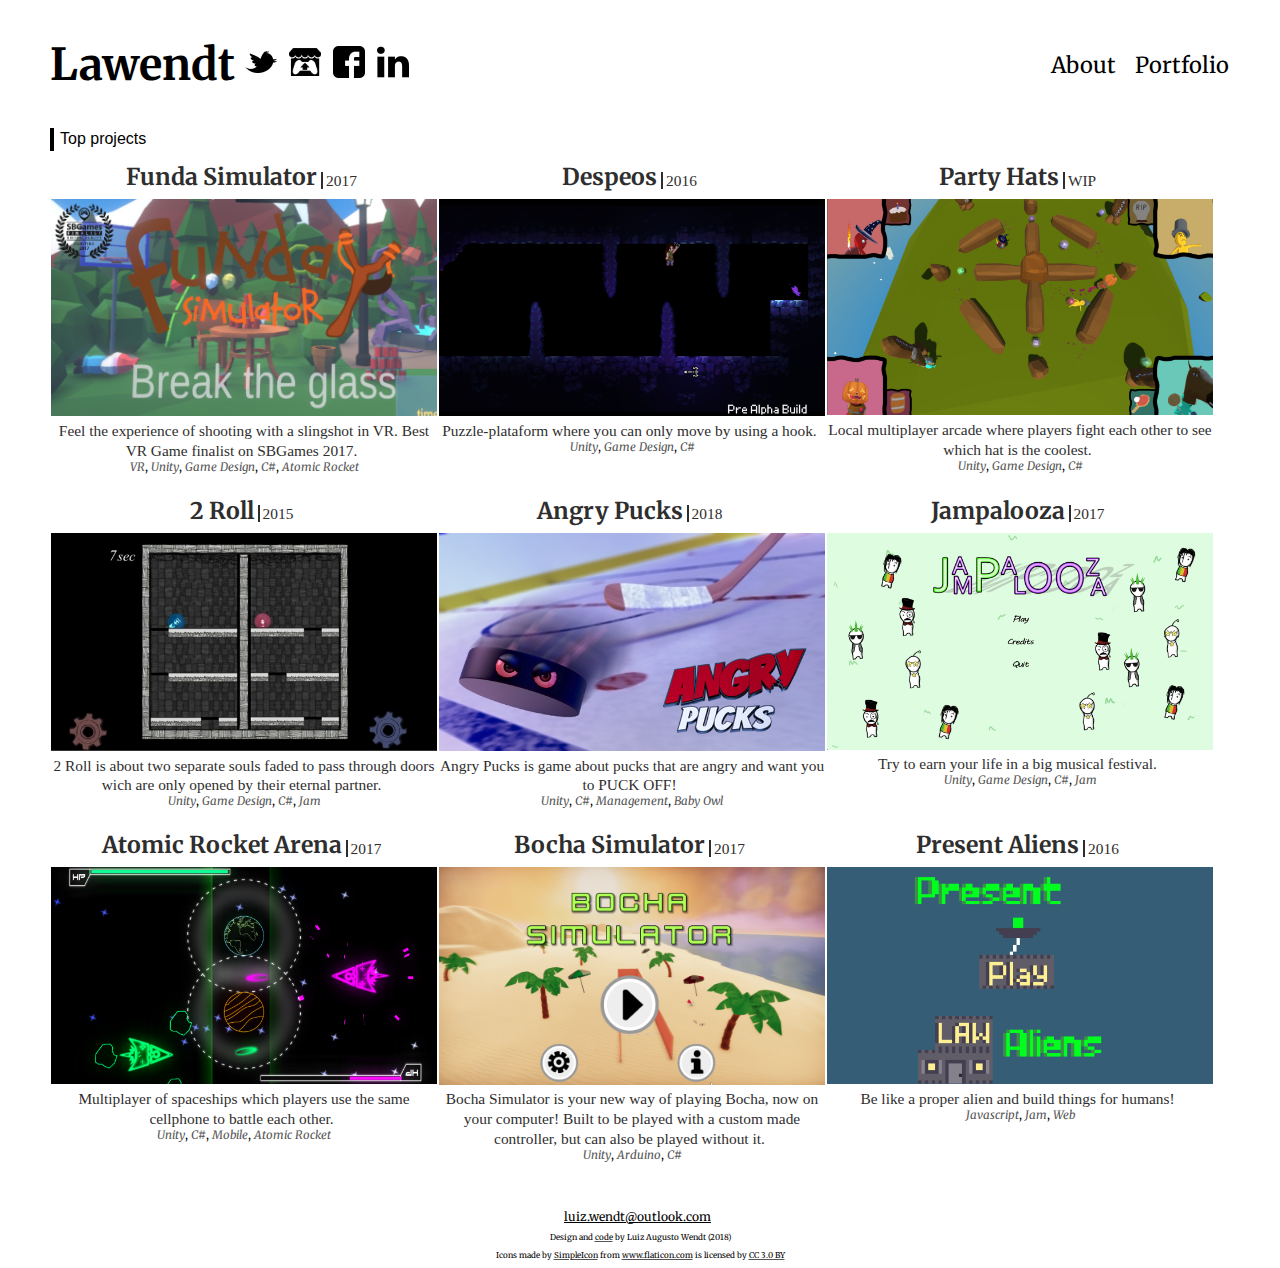
==== commit c5a7dc5c: "update twitter handle" ====
--- a/index.html
+++ b/index.html
@@ -15,8 +15,8 @@
 
         <!--twitter -->
         <meta name="twitter:card" content="summary" />
-        <meta name="twitter:site" content="@la_wendt" />
-        <meta name="twitter:creator" content="@la_wendt" />
+        <meta name="twitter:site" content="@lawendt_" />
+        <meta name="twitter:creator" content="@lawendt_" />
 
         <!-- ogg -->
         <meta property="og:site_name" content="Lawendt's Portfolio"/>
@@ -51,7 +51,7 @@
 
                 <div class = "contact">
                     <div class = "contactContent">
-                        <a href="https://twitter.com/La_wendt" class = "shake">
+                        <a href="https://twitter.com/Lawendt_" class = "shake">
                             <div class = "imgContact">
                                 <img src = "img/icons/twitter-logo.png" width="32px" href="https://twitter.com/La_wendt" onmouseenter="onHoverTwitter(this)" onmouseleave="onUnhoverTwitter(this)">
                             </div>
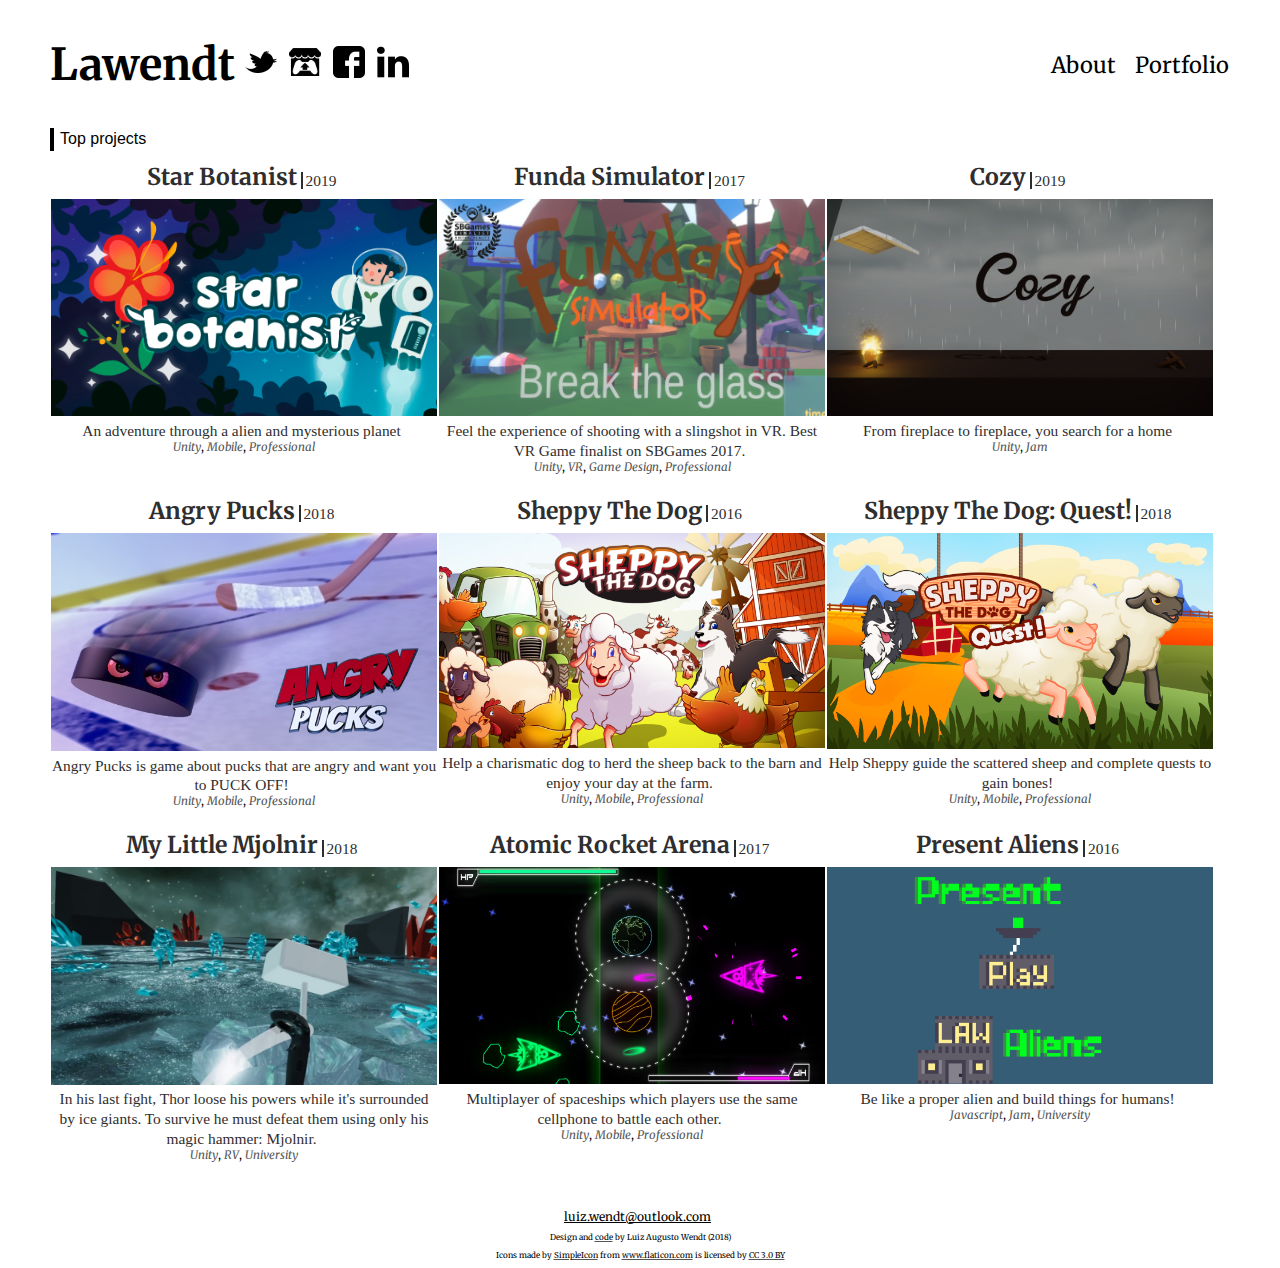
==== commit 09edc933: "Update index.html" ====
--- a/index.html
+++ b/index.html
@@ -15,8 +15,8 @@
 
         <!--twitter -->
         <meta name="twitter:card" content="summary" />
-        <meta name="twitter:site" content="@lawendt_" />
-        <meta name="twitter:creator" content="@lawendt_" />
+        <meta name="twitter:site" content="@la_wendt" />
+        <meta name="twitter:creator" content="@la_wendt" />
 
         <!-- ogg -->
         <meta property="og:site_name" content="Lawendt's Portfolio"/>
@@ -51,7 +51,7 @@
 
                 <div class = "contact">
                     <div class = "contactContent">
-                        <a href="https://twitter.com/Lawendt_" class = "shake">
+                        <a href="https://twitter.com/La_wendt" class = "shake">
                             <div class = "imgContact">
                                 <img src = "img/icons/twitter-logo.png" width="32px" href="https://twitter.com/La_wendt" onmouseenter="onHoverTwitter(this)" onmouseleave="onUnhoverTwitter(this)">
                             </div>
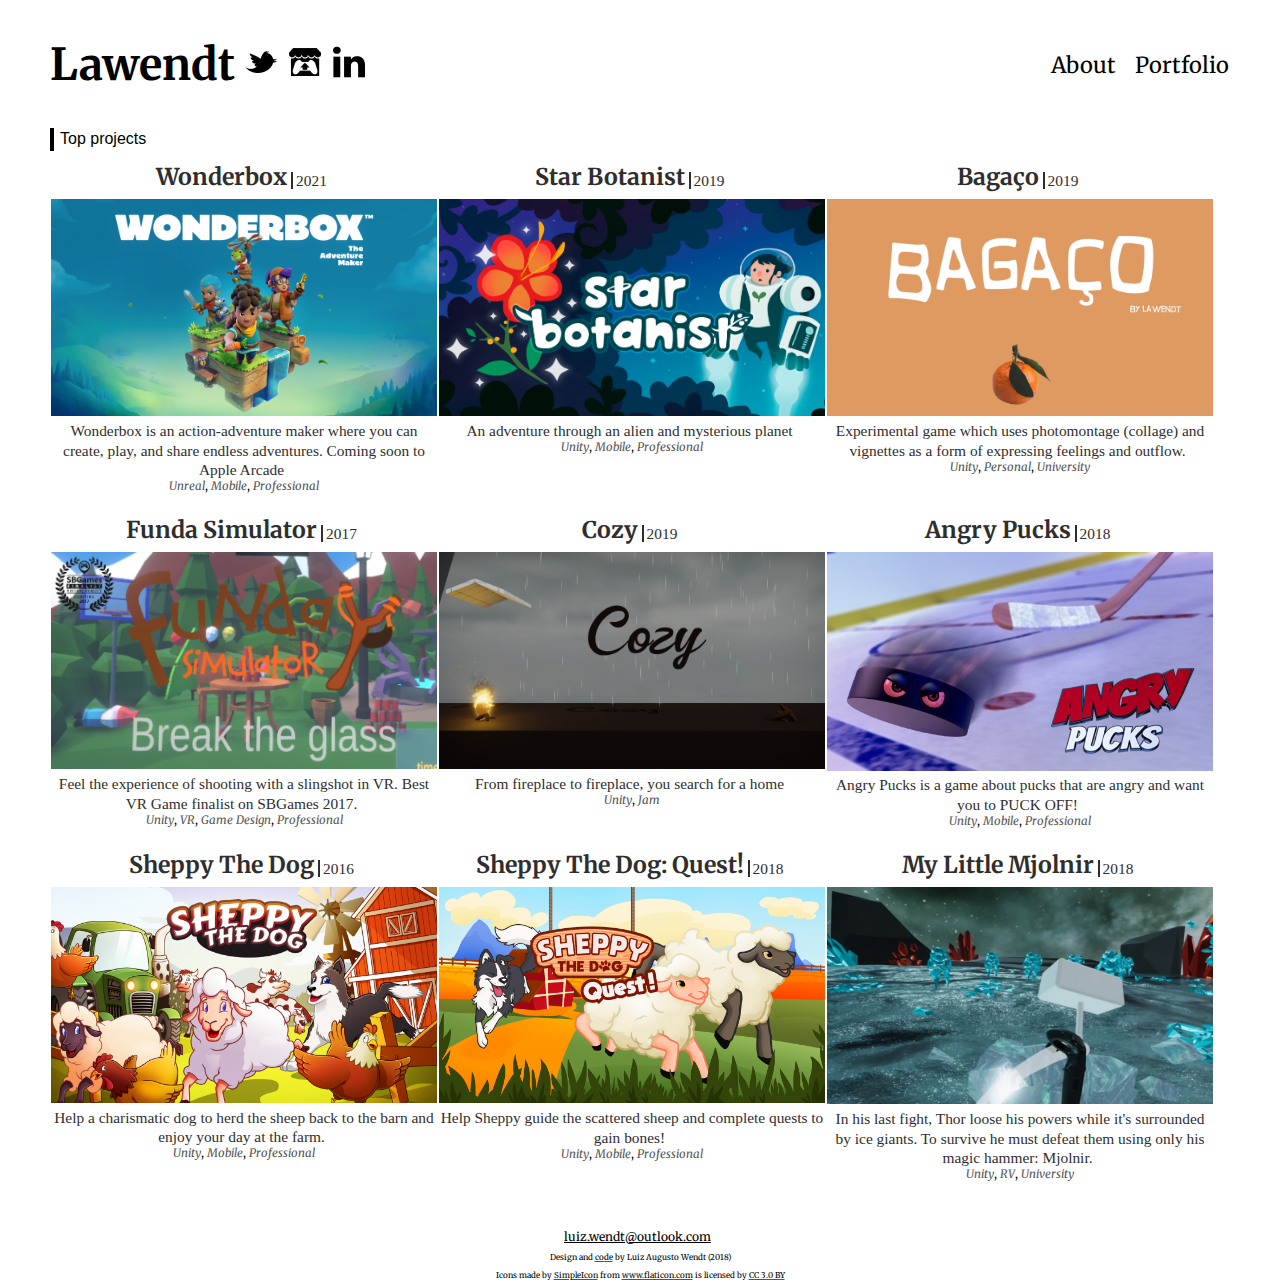
==== commit 1fd8123b: "removing facebook" ====
--- a/index.html
+++ b/index.html
@@ -64,13 +64,13 @@
                             </div>
                         </a>
                     </div>
-                    <div class = "contactContent">
+                    <!-- <div class = "contactContent">
                         <a href="https://www.facebook.com/luizwendt" class = "shake">
                             <div class = "imgContact">
                                 <img src = "img/icons/facebook-logo.png" width="32px" href="https://www.facebook.com/luizwendt" onmouseenter="onHoverFacebook(this)" onmouseleave="onUnhoverFacebook(this)">
                             </div>
                         </a>
-                    </div>
+                    </div> -->
                     <div class = "contactContent">
                         <a href="https://www.linkedin.com/in/lawendt" class = "shake">
                             <div class = "imgContact">
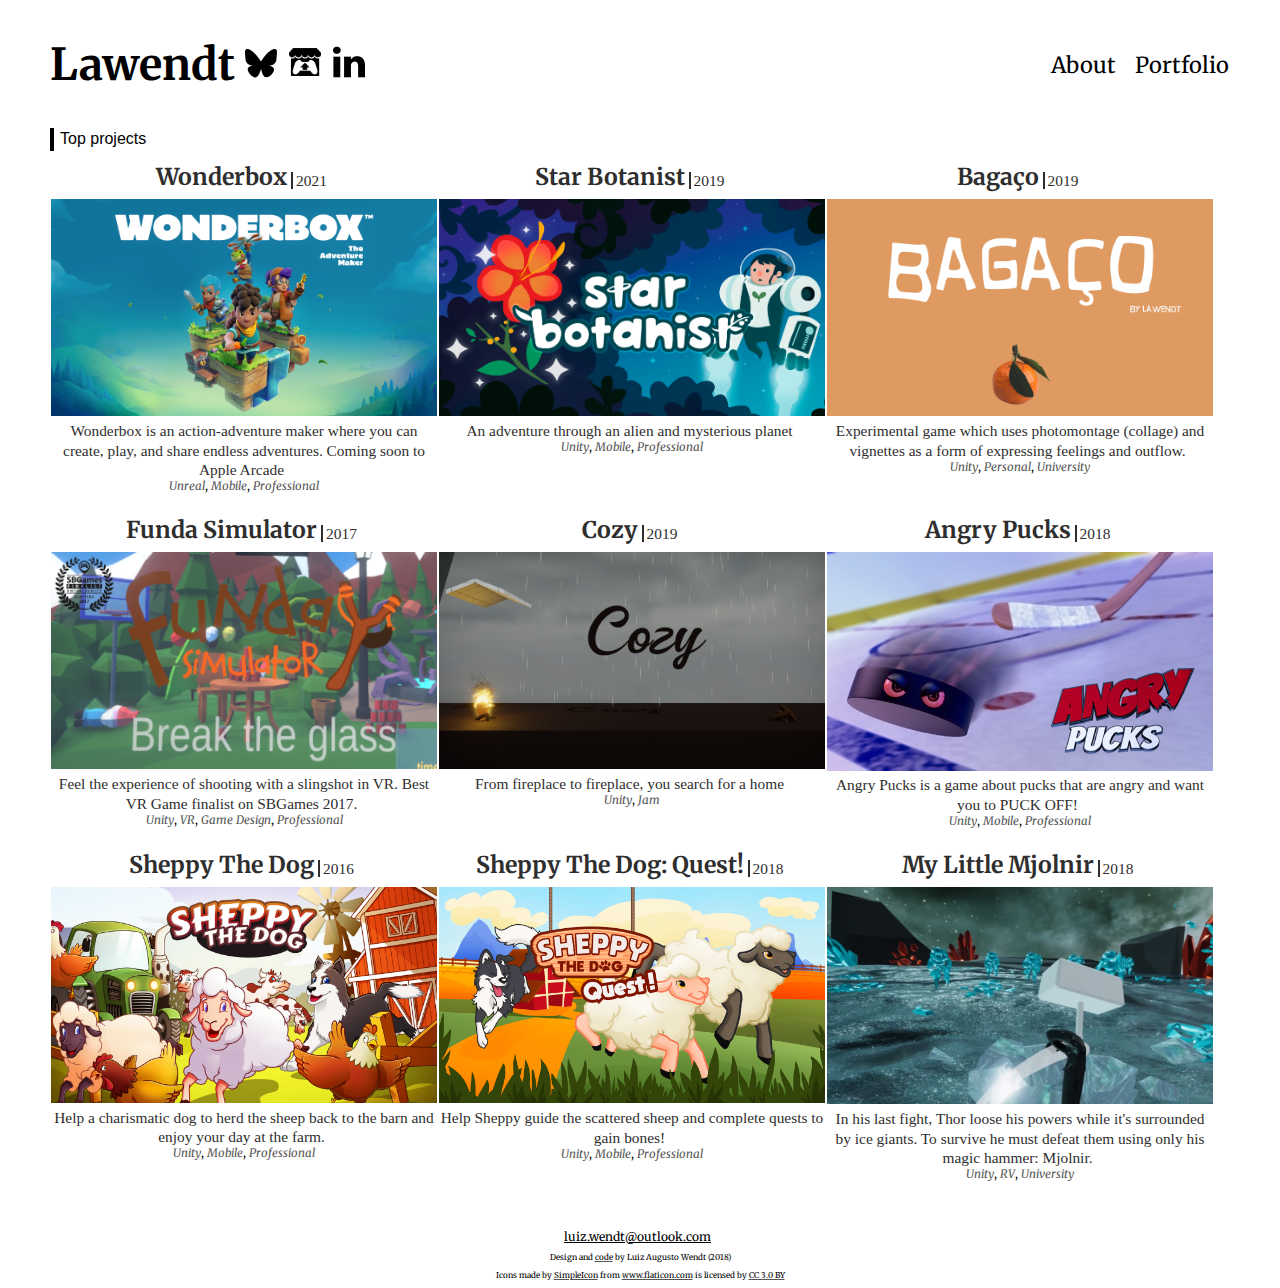
==== commit 79d728ab: "Added bsky, removed twitter" ====
--- a/index.html
+++ b/index.html
@@ -49,14 +49,27 @@
             <div class = "container centerBox">
                 <h1> <a href = "#"> Lawendt </a></h1> 
 
-                <div class = "contact">
+                <!-- <div class = "contact">
                     <div class = "contactContent">
                         <a href="https://twitter.com/La_wendt" class = "shake">
                             <div class = "imgContact">
                                 <img src = "img/icons/twitter-logo.png" width="32px" href="https://twitter.com/La_wendt" onmouseenter="onHoverTwitter(this)" onmouseleave="onUnhoverTwitter(this)">
                             </div>
                         </a>
-                    </div>
+                    </div> -->
+
+                    <div class = "contact">
+                        <div class = "contactContent">
+                            <a href="https://bsky.app/profile/lawendt.bsky.social" class = "shake">
+                                <div class = "imgContact">
+                                   <svg xmlns="http://www.w3.org/2000/svg" viewBox="0 0 576 512">
+                                        <!--!Font Awesome Free 6.6.0 by @fontawesome - https://fontawesome.com License - https://fontawesome.com/license/free Copyright 2024 Fonticons, Inc.-->
+                                        <path
+                                            d="M407.8 294.7c-3.3-.4-6.7-.8-10-1.3c3.4 .4 6.7 .9 10 1.3zM288 227.1C261.9 176.4 190.9 81.9 124.9 35.3C61.6-9.4 37.5-1.7 21.6 5.5C3.3 13.8 0 41.9 0 58.4S9.1 194 15 213.9c19.5 65.7 89.1 87.9 153.2 80.7c3.3-.5 6.6-.9 10-1.4c-3.3 .5-6.6 1-10 1.4C74.3 308.6-9.1 342.8 100.3 464.5C220.6 589.1 265.1 437.8 288 361.1c22.9 76.7 49.2 222.5 185.6 103.4c102.4-103.4 28.1-156-65.8-169.9c-3.3-.4-6.7-.8-10-1.3c3.4 .4 6.7 .9 10 1.3c64.1 7.1 133.6-15.1 153.2-80.7C566.9 194 576 75 576 58.4s-3.3-44.7-21.6-52.9c-15.8-7.1-40-14.9-103.2 29.8C385.1 81.9 314.1 176.4 288 227.1z"/>
+                                        </svg>
+                                </div>
+                            </a>
+                        </div>
                     <div class = "contactContent">
                         <a href="https://lawendt.itch.io/" class = "shake">
                             <div class = "imgContact">
@@ -64,13 +77,6 @@
                             </div>
                         </a>
                     </div>
-                    <!-- <div class = "contactContent">
-                        <a href="https://www.facebook.com/luizwendt" class = "shake">
-                            <div class = "imgContact">
-                                <img src = "img/icons/facebook-logo.png" width="32px" href="https://www.facebook.com/luizwendt" onmouseenter="onHoverFacebook(this)" onmouseleave="onUnhoverFacebook(this)">
-                            </div>
-                        </a>
-                    </div> -->
                     <div class = "contactContent">
                         <a href="https://www.linkedin.com/in/lawendt" class = "shake">
                             <div class = "imgContact">
--- a/styleHeader.css
+++ b/styleHeader.css
@@ -79,6 +79,16 @@
      
 }
 
+svg {
+    width: 32px;
+    vertical-align: -0.125em;
+}
+
+svg:hover {
+    fill: #DE4949;
+}
+  
+
 .textContact {
     display: inline-block;
     vertical-align: middle;
